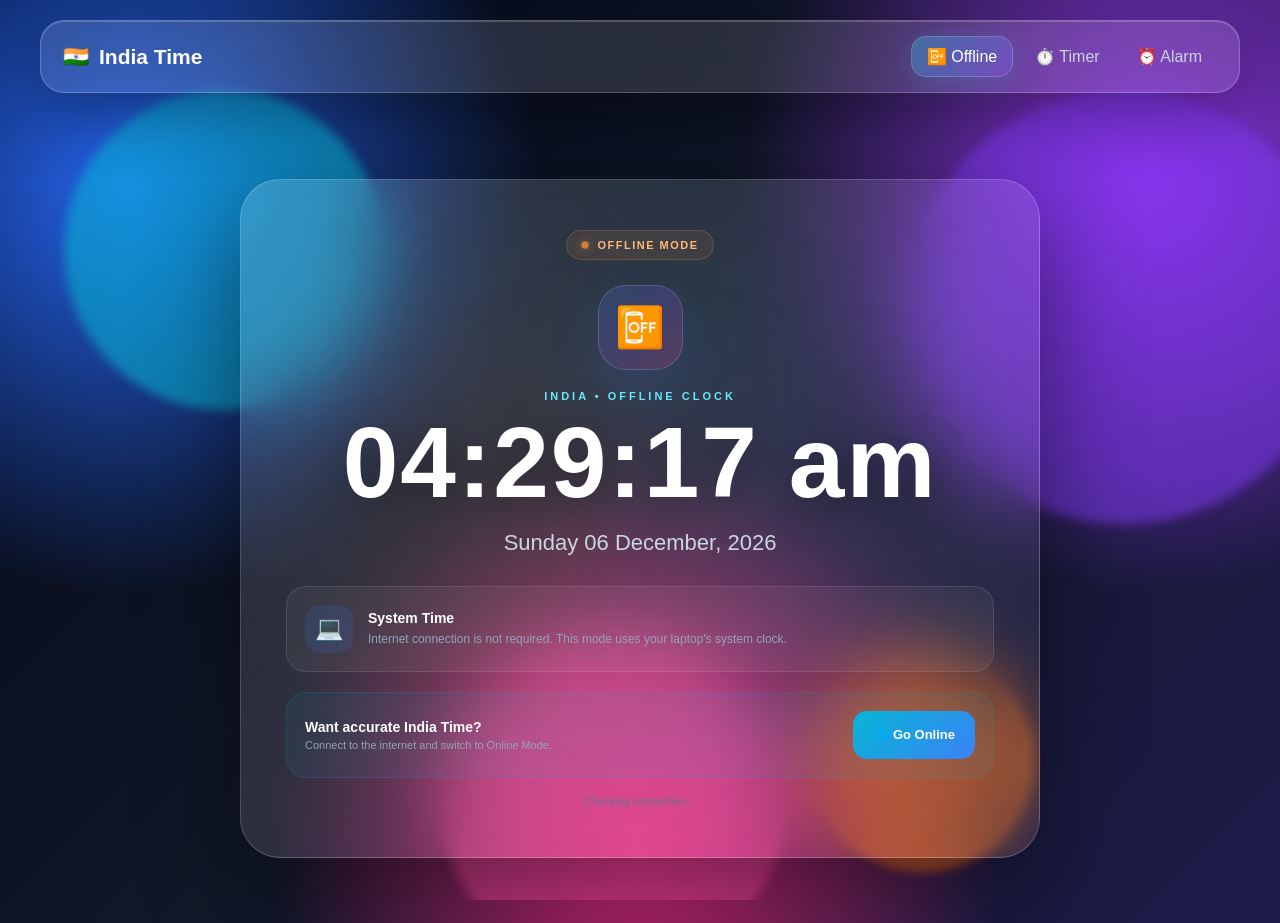
==== india-time-app/index.html @ f96576d6 "Update India Time app" ====
<!DOCTYPE html>
<html lang="en">

<head>
    <meta charset="UTF-8">
    <meta name="viewport" content="width=device-width, initial-scale=1.0">

    <title>India Time • IST</title>

    <link rel="stylesheet" href="./css/style.css">
</head>

<body>

    <!-- Liquid Background -->
    <div class="liquid-bg">

        <div class="blob blob-one"></div>
        <div class="blob blob-two"></div>
        <div class="blob blob-three"></div>
        <div class="blob blob-four"></div>

    </div>


   
    <nav class="navbar">

        <div class="logo">

            <span class="india-icon">🇮🇳</span>

            <span>India Time</span>

        </div>


        <div class="nav-links">

            <a href="./index.html" class="active">
                <span>🕐</span>
                Time & Date
            </a>


            <a href="./pages/timer.html">
                <span>⏱️</span>
                Timer
            </a>


            <a href="./pages/alarm.html">
                <span>⏰</span>
                Alarm
            </a>


            <!-- Manual Offline Mode -->
            <a href="./offline.html" class="offline-link">
                <span>📴</span>
                Offline
            </a>

        </div>

    </nav>


    

    <main class="container">

        <section class="time-card">

            <div class="card-glow"></div>


            <!-- TOP INFO -->

            <div class="top-info">

                <div class="location">

                    <span class="location-icon">
                        🇮🇳
                    </span>


                    <div>

                        <strong>
                            INDIA
                        </strong>

                        <small>
                            Indian Standard Time
                        </small>

                    </div>

                </div>


                <div class="live-badge">

                    <span class="live-dot"></span>

                    LIVE

                </div>

            </div>


            <!-- CLOCK -->

            <div class="clock-area">

                <p class="timezone">
                    IST • UTC +05:30
                </p>


                <h1 id="india-time">
                    --:--:--
                </h1>


                <h2 id="india-date">
                    Loading date...
                </h2>

            </div>


            <!-- BOTTOM INFO -->

            <div class="bottom-info">

                <div class="server-status">

                    <span class="status-icon">
                        ☁️
                    </span>


                    <div>

                        <span class="status-title">
                            Online Time Server
                        </span>


                        <span id="status">
                            Connecting...
                        </span>

                    </div>

                </div>


                <div class="source-badge">
                    IST
                </div>

            </div>

        </section>

    </main>




    <script
        type="module"
        src="./js/app.js">
    </script>

</body>

</html>
---- india-time-app/css/style.css ----
* {
    margin: 0;
    padding: 0;
    box-sizing: border-box;
}


:root {

    --white: #ffffff;

    --muted: #dbeafe;

    --cyan: #22d3ee;

    --blue: #3b82f6;

    --purple: #8b5cf6;

    --pink: #ec4899;

    --green: #22c55e;

}



body {

    min-height: 100vh;

    font-family:
        Arial,
        Helvetica,
        sans-serif;

    color:
        var(--white);

    overflow-x:
        hidden;


    background:

        radial-gradient(
            circle at 10% 20%,
            #2563eb 0%,
            transparent 30%
        ),

        radial-gradient(
            circle at 90% 20%,
            #9333ea 0%,
            transparent 30%
        ),

        radial-gradient(
            circle at 50% 90%,
            #db2777 0%,
            transparent 35%
        ),

        linear-gradient(
            135deg,
            #020617,
            #111827,
            #1e1b4b
        );

}




.liquid-bg {

    position:
        fixed;

    inset:
        0;

    overflow:
        hidden;

    pointer-events:
        none;

    z-index:
        -1;

}


.blob {

    position:
        absolute;

    border-radius:
        50%;

    filter:
        blur(5px);

    opacity:
        0.55;

    animation:
        liquidMove
        12s
        infinite
        alternate
        ease-in-out;

}


.blob-one {

    width:
        320px;

    height:
        320px;

    background:
        #06b6d4;

    top:
        10%;

    left:
        5%;

}


.blob-two {

    width:
        400px;

    height:
        400px;

    background:
        #7c3aed;

    right:
        0;

    top:
        15%;

    animation-delay:
        -3s;

}


.blob-three {

    width:
        300px;

    height:
        300px;

    background:
        #ec4899;

    left:
        30%;

    bottom:
        -100px;

    animation-delay:
        -6s;

}


.blob-four {

    width:
        220px;

    height:
        220px;

    background:
        #f97316;

    right:
        20%;

    bottom:
        5%;

    animation-delay:
        -9s;

}


@keyframes liquidMove {

    0% {

        transform:
            translate(0, 0)
            scale(1);

    }

    50% {

        transform:
            translate(80px, -50px)
            scale(1.15);

    }

    100% {

        transform:
            translate(-50px, 70px)
            scale(0.9);

    }

}




.navbar {

    width:
        calc(100% - 40px);

    max-width:
        1200px;

    margin:
        20px auto;

    padding:
        15px 22px;

    display:
        flex;

    align-items:
        center;

    justify-content:
        space-between;


    background:
        rgba(255, 255, 255, 0.12);


    border:
        1px solid
        rgba(255, 255, 255, 0.22);


    border-radius:
        24px;


    backdrop-filter:
        blur(25px);

    -webkit-backdrop-filter:
        blur(25px);


    box-shadow:

        0 20px 60px
        rgba(0, 0, 0, 0.3),

        inset 0 1px 1px
        rgba(255, 255, 255, 0.2);

}




.logo {

    display:
        flex;

    align-items:
        center;

    gap:
        10px;

    font-size:
        21px;

    font-weight:
        700;

}


.india-icon {

    font-size:
        27px;

}


.nav-links {

    display:
        flex;

    gap:
        7px;

    flex-wrap:
        wrap;

    justify-content:
        flex-end;

}


.nav-links a {

    display:
        flex;

    align-items:
        center;

    gap:
        7px;

    padding:
        10px 15px;

    border-radius:
        15px;

    text-decoration:
        none;

    color:
        #cbd5e1;

    transition:
        all 0.25s ease;

}


.nav-links a:hover {

    color:
        white;

    background:

        linear-gradient(
            135deg,
            rgba(34, 211, 238, 0.25),
            rgba(139, 92, 246, 0.25)
        );

    transform:
        translateY(-2px);

}


.nav-links a.active {

    color:
        white;

    background:

        linear-gradient(
            135deg,
            rgba(34, 211, 238, 0.35),
            rgba(139, 92, 246, 0.35)
        );

    border:
        1px solid
        rgba(255, 255, 255, 0.18);

    box-shadow:

        0 5px 25px
        rgba(34, 211, 238, 0.18);

}



.nav-links a.offline-link {

    background:
        linear-gradient(
            135deg,
            rgba(251, 146, 60, 0.12),
            rgba(236, 72, 153, 0.10)
        );

    border:
        1px solid
        rgba(251, 146, 60, 0.18);

}


.nav-links a.offline-link:hover {

    background:
        linear-gradient(
            135deg,
            rgba(251, 146, 60, 0.25),
            rgba(236, 72, 153, 0.20)
        );

    box-shadow:
        0 5px 25px
        rgba(251, 146, 60, 0.15);

}



.container {

    min-height:
        calc(100vh - 110px);

    display:
        flex;

    justify-content:
        center;

    align-items:
        center;

    padding:
        40px 20px;

}




.time-card {

    position:
        relative;

    width:
        min(900px, 100%);

    padding:
        38px;

    border-radius:
        38px;


    background:

        linear-gradient(
            135deg,
            rgba(255, 255, 255, 0.16),
            rgba(255, 255, 255, 0.06)
        );


    border:
        1px solid
        rgba(255, 255, 255, 0.25);


    backdrop-filter:
        blur(35px);

    -webkit-backdrop-filter:
        blur(35px);


    box-shadow:

        0 40px 100px
        rgba(0, 0, 0, 0.4),

        inset 0 1px 1px
        rgba(255, 255, 255, 0.25);


    overflow:
        hidden;

}



.card-glow {

    position:
        absolute;

    width:
        450px;

    height:
        450px;

    left:
        50%;

    top:
        40%;

    transform:
        translate(-50%, -50%);


    background:

        conic-gradient(
            #22d3ee,
            #8b5cf6,
            #ec4899,
            #22d3ee
        );


    filter:
        blur(100px);

    opacity:
        0.18;

    pointer-events:
        none;

}




.top-info {

    position:
        relative;

    display:
        flex;

    justify-content:
        space-between;

    align-items:
        center;

    margin-bottom:
        45px;

}


.location {

    display:
        flex;

    align-items:
        center;

    gap:
        12px;

}


.location-icon {

    font-size:
        32px;

}


.location strong {

    display:
        block;

    font-size:
        15px;

    letter-spacing:
        2px;

}


.location small {

    display:
        block;

    margin-top:
        3px;

    color:
        #cbd5e1;

    font-size:
        12px;

}




.live-badge {

    display:
        flex;

    align-items:
        center;

    gap:
        7px;

    padding:
        8px 13px;

    border-radius:
        999px;

    background:
        rgba(34, 197, 94, 0.13);

    border:
        1px solid
        rgba(34, 197, 94, 0.3);

    color:
        #86efac;

    font-size:
        12px;

    font-weight:
        bold;

}


.live-dot {

    width:
        8px;

    height:
        8px;

    border-radius:
        50%;

    background:
        #22c55e;

    box-shadow:

        0 0 8px
        #22c55e,

        0 0 18px
        #22c55e;

    animation:
        pulse
        1.5s
        infinite;

}


@keyframes pulse {

    50% {

        opacity:
            0.35;

        transform:
            scale(0.7);

    }

}




.clock-area {

    position:
        relative;

    text-align:
        center;

}


.timezone {

    color:
        #bae6fd;

    font-size:
        13px;

    letter-spacing:
        3px;

    margin-bottom:
        18px;

}


#india-time {

    font-size:
        clamp(55px, 12vw, 115px);

    line-height:
        1;

    font-weight:
        800;

    letter-spacing:
        5px;


    background:

        linear-gradient(
            90deg,
            #ffffff,
            #67e8f9,
            #a78bfa,
            #f9a8d4,
            #ffffff
        );


    background-size:
        250%;


    -webkit-background-clip:
        text;

    background-clip:
        text;

    color:
        transparent;


    animation:
        textFlow
        5s
        linear
        infinite;


    text-shadow:
        0 0 35px
        rgba(34, 211, 238, 0.2);


    margin-bottom:
        25px;

}


@keyframes textFlow {

    to {

        background-position:
            250%;

    }

}


#india-date {

    font-size:
        clamp(20px, 4vw, 30px);

    color:
        #f1f5f9;

    font-weight:
        500;

}




.bottom-info {

    position:
        relative;

    display:
        flex;

    justify-content:
        space-between;

    align-items:
        center;

    margin-top:
        50px;

    padding-top:
        25px;

    border-top:
        1px solid
        rgba(255, 255, 255, 0.12);

}


.server-status {

    display:
        flex;

    align-items:
        center;

    gap:
        10px;

}


.status-icon {

    font-size:
        22px;

}


.status-title {

    display:
        block;

    font-size:
        12px;

    color:
        #94a3b8;

}


#status {

    display:
        block;

    margin-top:
        3px;

    color:
        #86efac;

    font-size:
        13px;

}


.source-badge {

    padding:
        8px 14px;

    border-radius:
        12px;


    background:

        linear-gradient(
            135deg,
            rgba(34, 211, 238, 0.18),
            rgba(139, 92, 246, 0.18)
        );


    border:
        1px solid
        rgba(255, 255, 255, 0.14);


    font-size:
        12px;

    letter-spacing:
        1px;

}




@media (max-width: 650px) {

    .navbar {

        width:
            calc(100% - 20px);

        margin:
            10px auto;

        flex-direction:
            column;

        gap:
            14px;

    }


    .nav-links {

        width:
            100%;

        justify-content:
            center;

        flex-wrap:
            wrap;

    }


    .nav-links a {

        padding:
            9px 11px;

        font-size:
            13px;

    }


    .container {

        padding:
            25px 10px;

    }


    .time-card {

        padding:
            25px 18px;

        border-radius:
            30px;

    }


    .top-info {

        margin-bottom:
            35px;

    }


    .bottom-info {

        align-items:
            flex-start;

        gap:
            15px;

    }


    #india-time {

        letter-spacing:
            1px;

    }

}
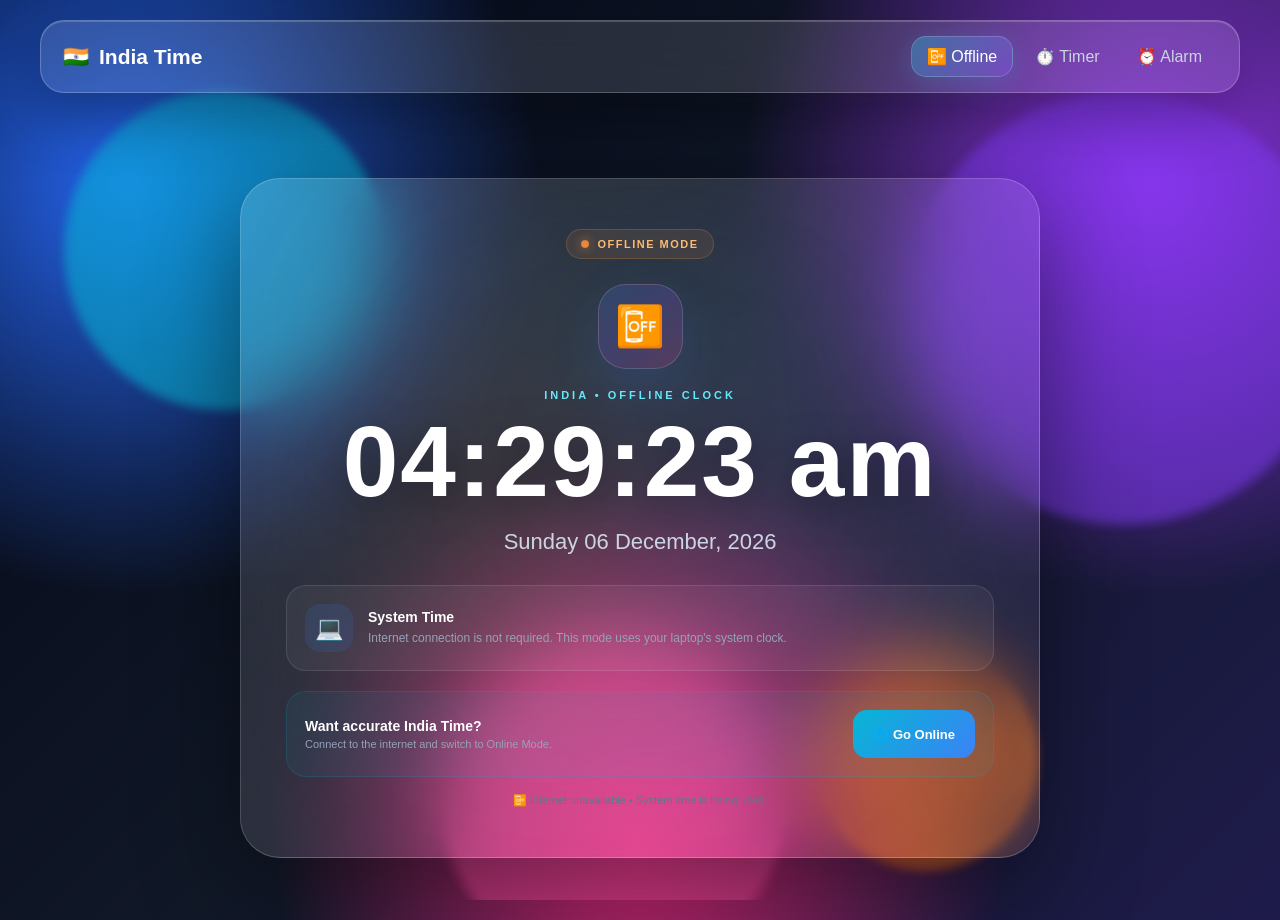
==== commit 0ea57aab: "Add PWA manifest" ====
--- a/india-time-app/index.html
+++ b/india-time-app/index.html
@@ -8,6 +8,9 @@
     <title>India Time • IST</title>
 
     <link rel="stylesheet" href="./css/style.css">
+    <link rel="manifest" href="./manifest.json">
+
+    <meta name="theme-color" content="#3b82f6">
 </head>
 
 <body>
